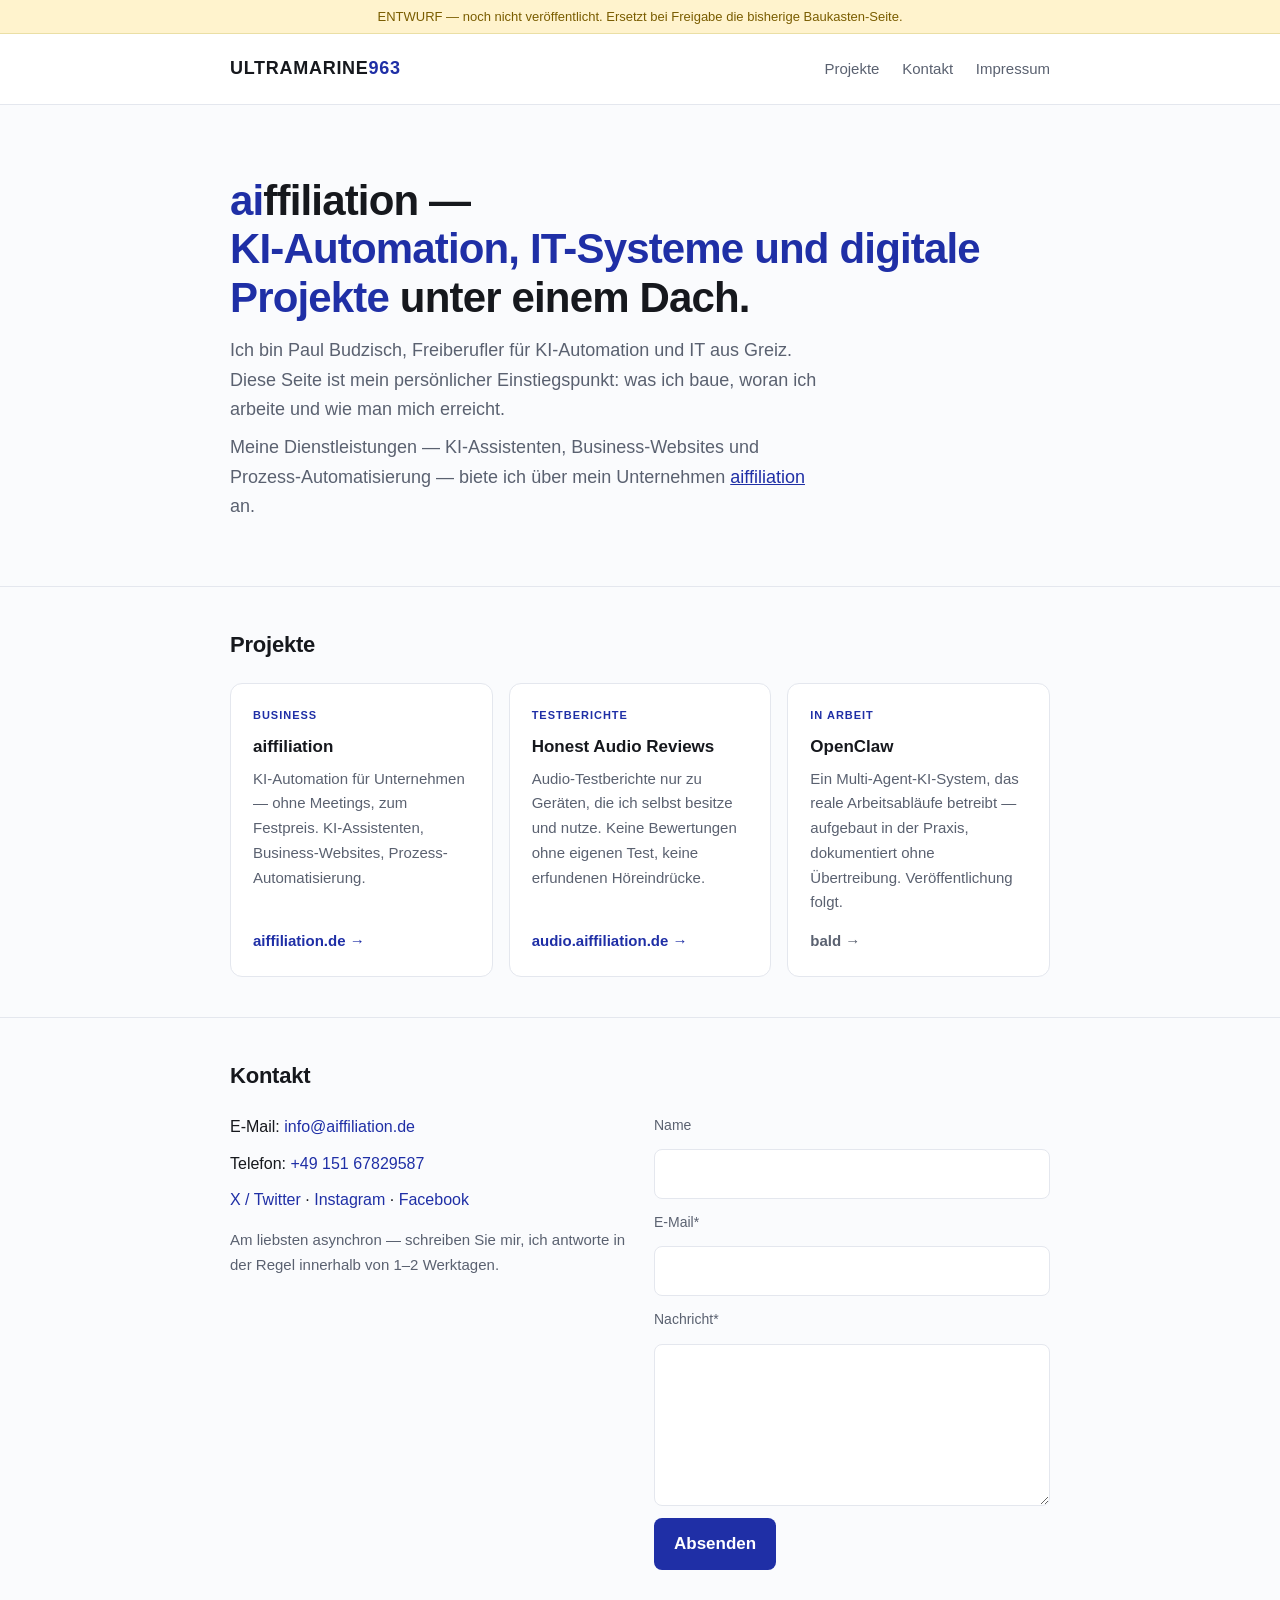
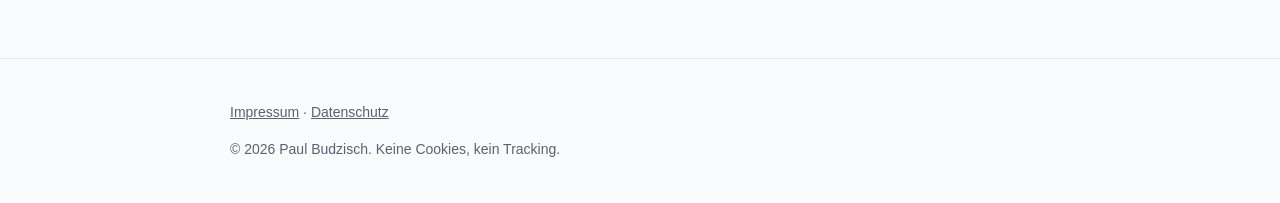
==== index.html @ 70ea291e "Wire real Formspree form (id mnnqkjyz) into contact form" ====
<!DOCTYPE html>
<html lang="de">
<head>
<meta charset="utf-8">
<meta name="viewport" content="width=device-width, initial-scale=1">
<title>Ultramarine963 — aiffiliation</title>
<meta name="description" content="Ultramarine963 — aiffiliation: KI-Automation, IT-Systeme und digitale Projekte aus Greiz.">
<link rel="canonical" href="https://ultramarine963.com/">
<link rel="icon" href="favicon.svg" type="image/svg+xml">
<link rel="stylesheet" href="style.css">
</head>
<body>
<div class="draft-ribbon">ENTWURF — noch nicht veröffentlicht. Ersetzt bei Freigabe die bisherige Baukasten-Seite.</div>
<header>
  <div class="wrap">
    <a class="mark" href="/">ULTRAMARINE<span>963</span></a>
    <nav>
      <a href="#projekte">Projekte</a>
      <a href="#kontakt">Kontakt</a>
      <a href="impressum.html">Impressum</a>
    </nav>
  </div>
</header>

<main>
  <section class="hero">
    <div class="wrap">
      <h1><span style="color:var(--ultra)">ai</span>ffiliation —<br><em>KI-Automation, IT-Systeme und digitale Projekte</em> unter einem Dach.</h1>
      <p>Ich bin Paul Budzisch, Freiberufler für KI-Automation und IT aus Greiz. Diese Seite ist mein
      persönlicher Einstiegspunkt: was ich baue, woran ich arbeite und wie man mich erreicht.</p>
      <p>Meine Dienstleistungen — KI-Assistenten, Business-Websites und Prozess-Automatisierung —
      biete ich über mein Unternehmen <a href="https://aiffiliation.de/" style="color:var(--ultra)">aiffiliation</a> an.</p>
    </div>
  </section>

  <section class="sect" id="projekte">
    <div class="wrap">
      <h2>Projekte</h2>
      <div class="cards">
        <div class="card">
          <span class="tag">Business</span>
          <h3>aiffiliation</h3>
          <p>KI-Automation für Unternehmen — ohne Meetings, zum Festpreis. KI-Assistenten,
          Business-Websites, Prozess-Automatisierung.</p>
          <a class="go" href="https://aiffiliation.de/">aiffiliation.de &rarr;</a>
        </div>
        <div class="card">
          <span class="tag">Testberichte</span>
          <h3>Honest Audio Reviews</h3>
          <p>Audio-Testberichte nur zu Geräten, die ich selbst besitze und nutze. Keine Bewertungen
          ohne eigenen Test, keine erfundenen Höreindrücke.</p>
          <a class="go" href="https://audio.aiffiliation.de/">audio.aiffiliation.de &rarr;</a>
        </div>
        <div class="card">
          <span class="tag">In Arbeit</span>
          <h3>OpenClaw</h3>
          <p>Ein Multi-Agent-KI-System, das reale Arbeitsabläufe betreibt — aufgebaut in der Praxis,
          dokumentiert ohne Übertreibung. Veröffentlichung folgt.</p>
          <span class="go" style="color:var(--muted)">bald &rarr;</span>
        </div>
      </div>
    </div>
  </section>

  <section class="sect" id="kontakt">
    <div class="wrap">
      <h2>Kontakt</h2>
      <div class="contact-grid">
        <div>
          <ul class="contact-list">
            <li>E-Mail: <a href="mailto:info@aiffiliation.de">info@aiffiliation.de</a></li>
            <li>Telefon: <a href="tel:+4915167829587">+49&nbsp;151&nbsp;67829587</a></li>
            <li><a href="https://twitter.com/Ultramarine_963" rel="noopener" target="_blank">X / Twitter</a> ·
                <a href="https://www.instagram.com/ultramarine963/" rel="noopener" target="_blank">Instagram</a> ·
                <a href="https://www.facebook.com/profile.php?id=100091274201355" rel="noopener" target="_blank">Facebook</a></li>
          </ul>
          <p style="color:var(--muted);font-size:15px">Am liebsten asynchron — schreiben Sie mir,
          ich antworte in der Regel innerhalb von 1–2 Werktagen.</p>
        </div>
        <form action="https://formspree.io/f/mnnqkjyz" method="POST">
          <label for="name">Name</label>
          <input id="name" name="name" type="text" autocomplete="name">
          <label for="email">E-Mail*</label>
          <input id="email" name="email" type="email" required autocomplete="email">
          <label for="message">Nachricht*</label>
          <textarea id="message" name="message" rows="5" required></textarea>
          <button type="submit">Absenden</button>
        </form>
      </div>
    </div>
  </section>
</main>

<footer>
  <div class="wrap">
    <p><a href="impressum.html">Impressum</a> · <a href="datenschutz.html">Datenschutz</a></p>
    <p>&copy; 2026 Paul Budzisch. Keine Cookies, kein Tracking.</p>
  </div>
</footer>
</body>
</html>
---- style.css ----
/* Ultramarine963 — personal portfolio. The name is a colour; use it.
   One small file, system fonts, no JS, mobile-first. */
:root{
  --ink:#16181d; --muted:#5a6170; --bg:#fafbfd; --card:#ffffff;
  --ultra:#1f2fa6; --ultra-deep:#121a6e; --line:#e4e7ee;
}
*{box-sizing:border-box}
html{scroll-behavior:smooth}
body{margin:0;background:var(--bg);color:var(--ink);
  font:17px/1.65 -apple-system,BlinkMacSystemFont,"Segoe UI",Roboto,sans-serif}
.wrap{max-width:860px;margin:0 auto;padding:0 20px}
.draft-ribbon{background:#fff3cd;color:#7a5d00;text-align:center;font-size:13px;
  padding:6px 16px;border-bottom:1px solid #eadfa5}
header{padding:20px 0;border-bottom:1px solid var(--line);background:var(--card)}
header .wrap{display:flex;justify-content:space-between;align-items:center;flex-wrap:wrap;gap:10px}
.mark{font-weight:800;letter-spacing:.04em;text-decoration:none;color:var(--ink);font-size:18px}
.mark span{color:var(--ultra)}
nav a{color:var(--muted);text-decoration:none;margin-left:18px;font-size:15px}
nav a:hover{color:var(--ultra)}
.hero{padding:72px 0 56px}
.hero h1{font-size:clamp(28px,5vw,42px);line-height:1.15;margin:0 0 14px;letter-spacing:-.02em}
.hero h1 em{font-style:normal;color:var(--ultra)}
.hero p{max-width:600px;color:var(--muted);margin:0 0 8px;font-size:18px}
.sect{padding:40px 0;border-top:1px solid var(--line)}
.sect h2{font-size:22px;margin:0 0 20px;letter-spacing:-.01em}
.cards{display:grid;gap:16px;grid-template-columns:repeat(auto-fit,minmax(240px,1fr))}
.card{background:var(--card);border:1px solid var(--line);border-radius:12px;padding:22px;
  display:flex;flex-direction:column}
.card h3{margin:0 0 6px;font-size:17px}
.card p{margin:0 0 14px;color:var(--muted);font-size:15px;flex:1}
.card .go{color:var(--ultra);font-weight:600;text-decoration:none;font-size:15px}
.card .go:hover{text-decoration:underline}
.tag{display:inline-block;font-size:11px;text-transform:uppercase;letter-spacing:.09em;
  color:var(--ultra);font-weight:700;margin-bottom:8px}
.contact-grid{display:grid;gap:28px;grid-template-columns:1fr;align-items:start}
@media(min-width:720px){.contact-grid{grid-template-columns:1fr 1fr}}
.contact-list{list-style:none;padding:0;margin:0;font-size:16px}
.contact-list li{margin:0 0 10px}
.contact-list a{color:var(--ultra);text-decoration:none}
.contact-list a:hover{text-decoration:underline}
form{display:flex;flex-direction:column;gap:12px}
label{font-size:14px;color:var(--muted)}
input,textarea{font:inherit;padding:10px 12px;border:1px solid var(--line);border-radius:8px;
  background:var(--card);width:100%}
input:focus,textarea:focus{outline:2px solid var(--ultra);outline-offset:1px;border-color:var(--ultra)}
button{font:inherit;font-weight:700;color:#fff;background:var(--ultra);border:0;border-radius:8px;
  padding:12px 20px;cursor:pointer;align-self:flex-start}
button:hover{background:var(--ultra-deep)}
footer{border-top:1px solid var(--line);margin-top:48px;padding:28px 0;color:var(--muted);font-size:14px}
footer a{color:var(--muted)}
footer a:hover{color:var(--ultra)}
.legal{padding:48px 0;max-width:720px}
.legal h1{font-size:28px}
.legal h2{font-size:19px;margin-top:28px}
.placeholder{background:#eef1fb;border:1px dashed var(--ultra);border-radius:8px;padding:14px 16px;
  color:var(--ultra-deep);font-size:15px}
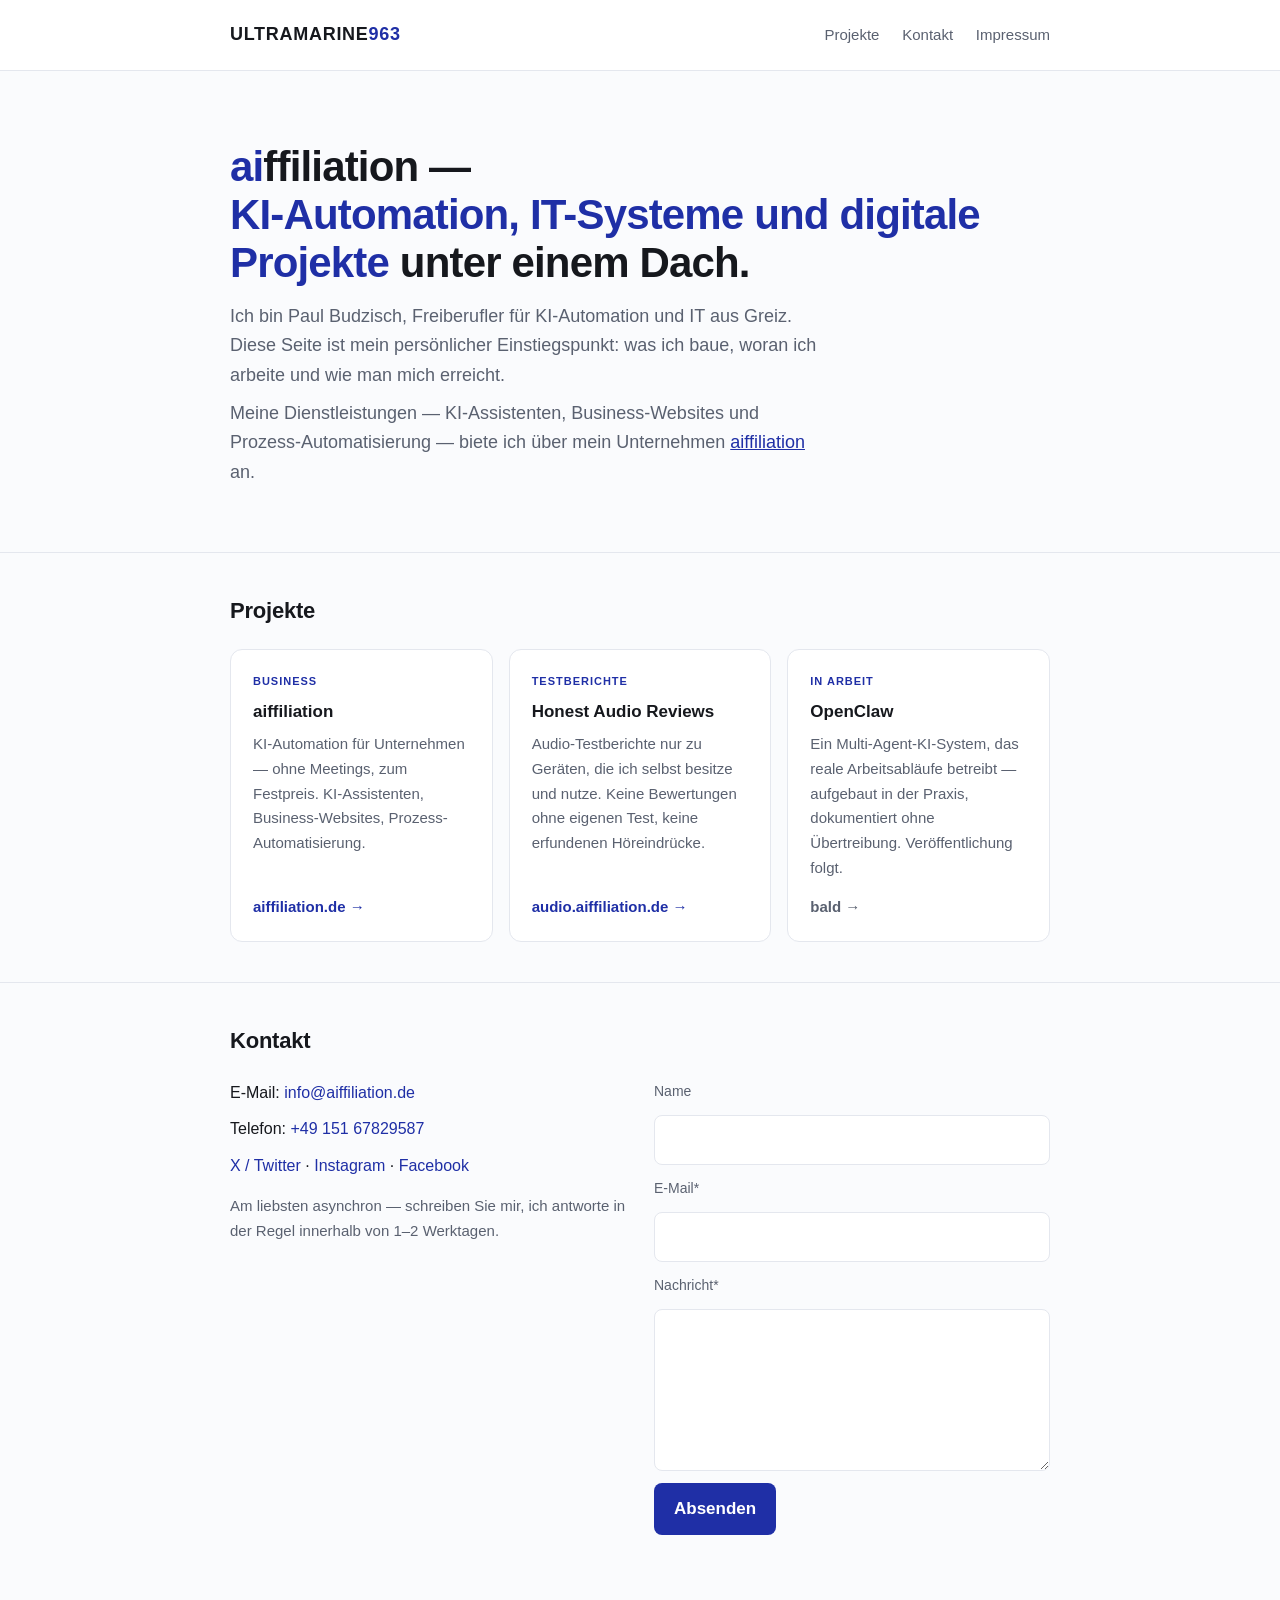
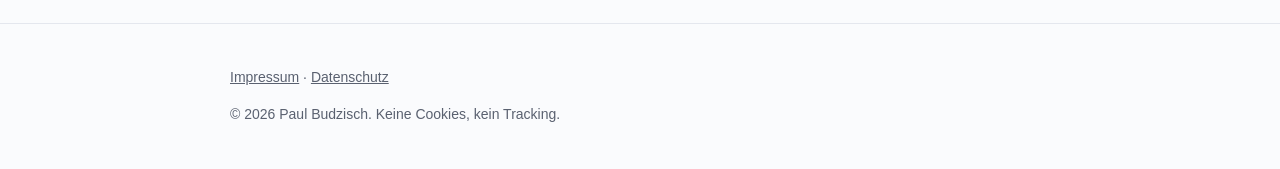
==== commit 5f362a7d: "Enable live contact form on production: insert Formspree form (mnnqkjyz), ship WITH-form datenschutz" ====
--- a/index.html
+++ b/index.html
@@ -10,7 +10,6 @@
 <link rel="stylesheet" href="style.css">
 </head>
 <body>
-<div class="draft-ribbon">ENTWURF — noch nicht veröffentlicht. Ersetzt bei Freigabe die bisherige Baukasten-Seite.</div>
 <header>
   <div class="wrap">
     <a class="mark" href="/">ULTRAMARINE<span>963</span></a>
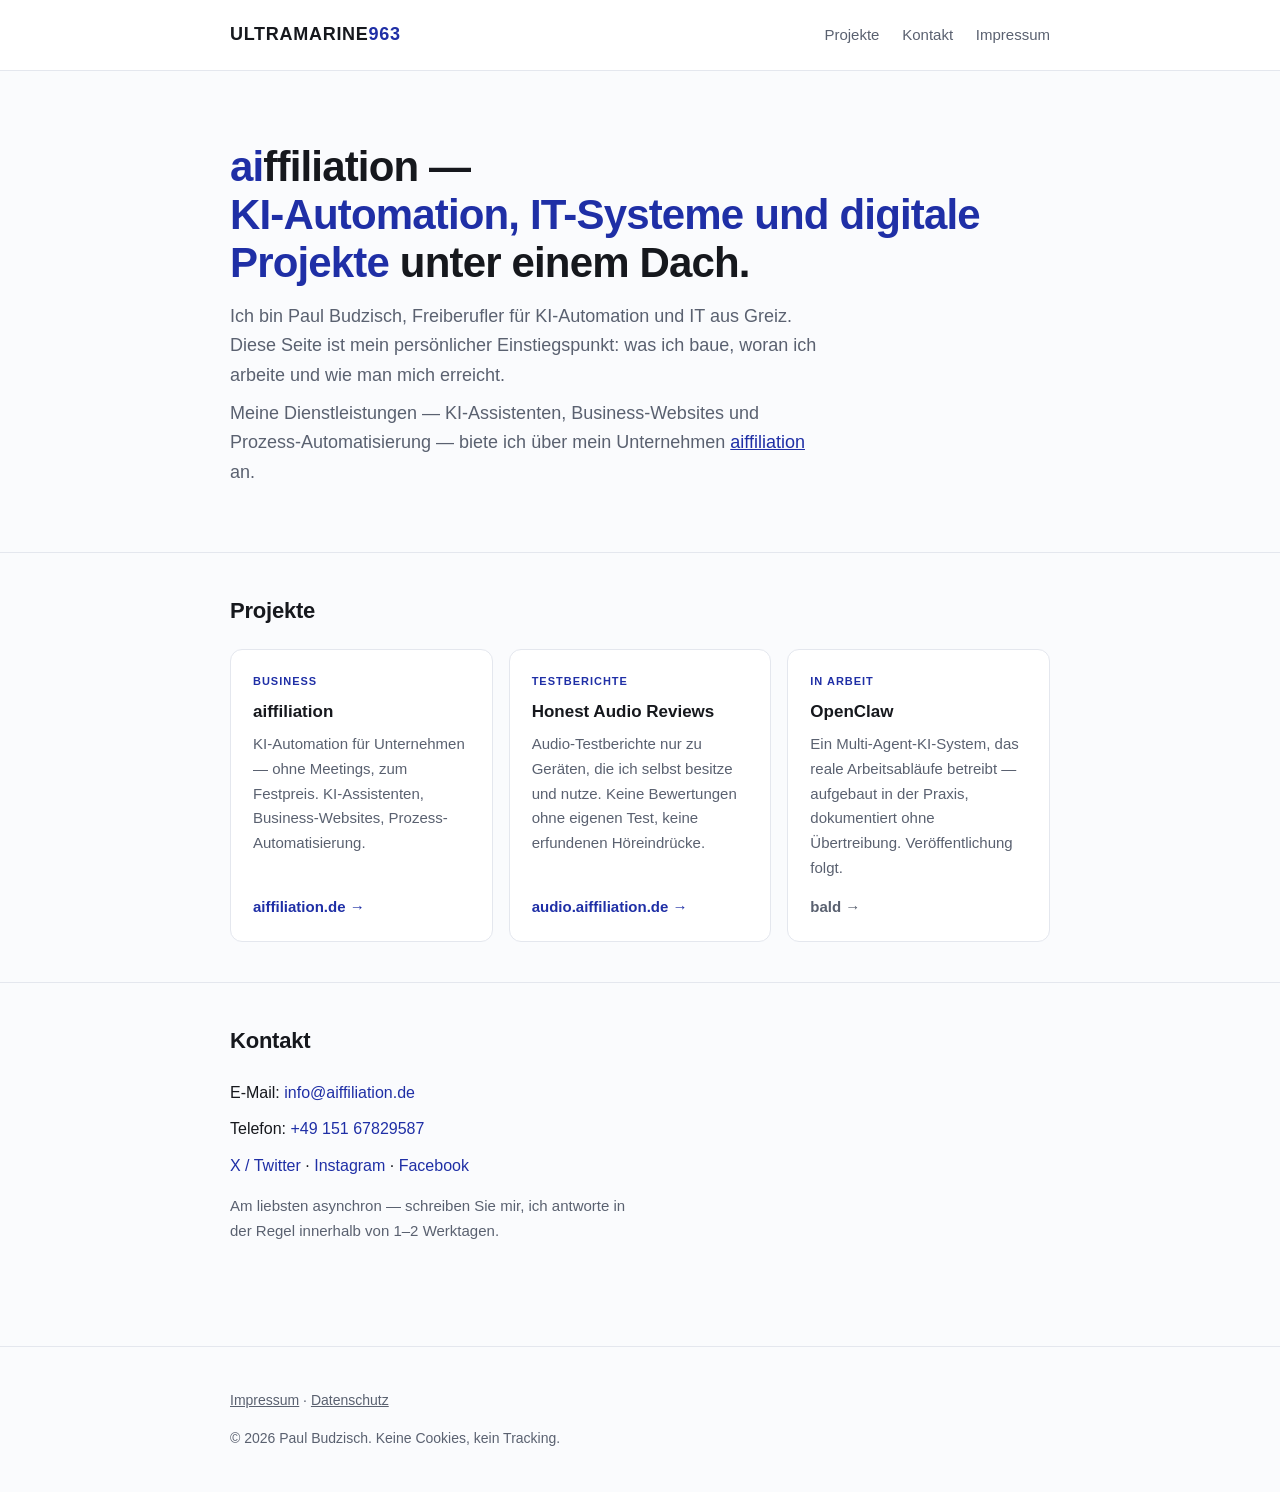
==== commit 76bccd4e: "Contact by email again: drop the Formspree form that no longer exists Formspree answers "Form not fo" ====
--- a/index.html
+++ b/index.html
@@ -76,15 +76,6 @@
           <p style="color:var(--muted);font-size:15px">Am liebsten asynchron — schreiben Sie mir,
           ich antworte in der Regel innerhalb von 1–2 Werktagen.</p>
         </div>
-        <form action="https://formspree.io/f/mnnqkjyz" method="POST">
-          <label for="name">Name</label>
-          <input id="name" name="name" type="text" autocomplete="name">
-          <label for="email">E-Mail*</label>
-          <input id="email" name="email" type="email" required autocomplete="email">
-          <label for="message">Nachricht*</label>
-          <textarea id="message" name="message" rows="5" required></textarea>
-          <button type="submit">Absenden</button>
-        </form>
       </div>
     </div>
   </section>
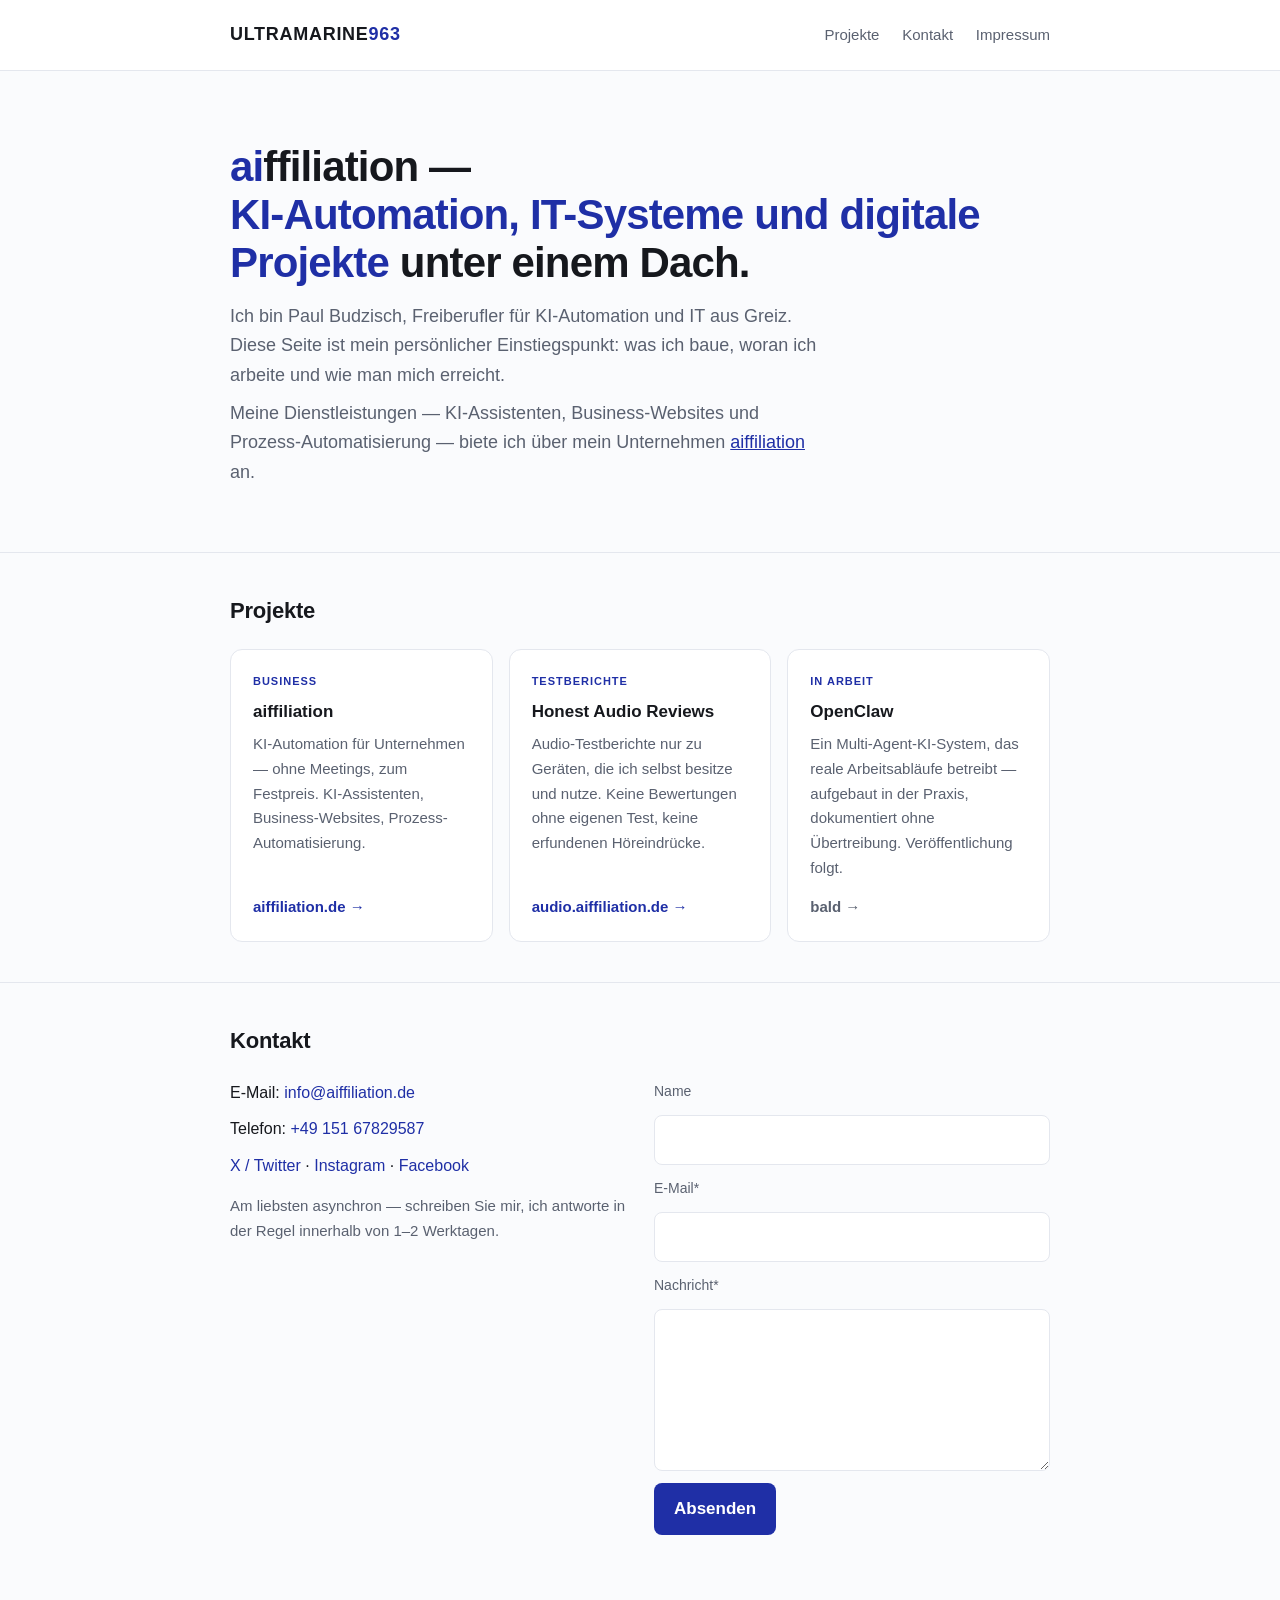
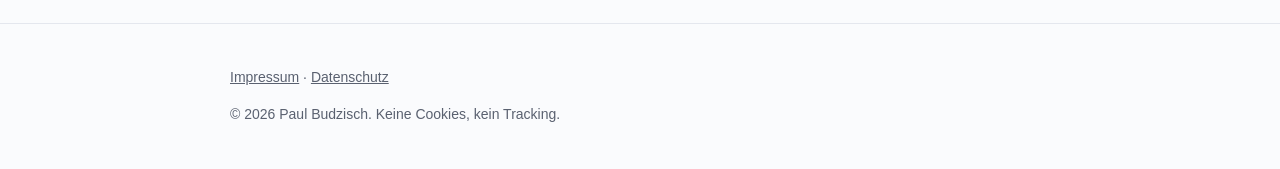
==== commit 0bc9bcfe: "Fix the contact form: mnnqkjyz was never a real form The contact form on ultramarine963.com has been" ====
--- a/index.html
+++ b/index.html
@@ -76,6 +76,15 @@
           <p style="color:var(--muted);font-size:15px">Am liebsten asynchron — schreiben Sie mir,
           ich antworte in der Regel innerhalb von 1–2 Werktagen.</p>
         </div>
+        <form action="https://formspree.io/f/xbgdapyn" method="POST">
+          <label for="name">Name</label>
+          <input id="name" name="name" type="text" autocomplete="name">
+          <label for="email">E-Mail*</label>
+          <input id="email" name="email" type="email" required autocomplete="email">
+          <label for="message">Nachricht*</label>
+          <textarea id="message" name="message" rows="5" required></textarea>
+          <button type="submit">Absenden</button>
+        </form>
       </div>
     </div>
   </section>
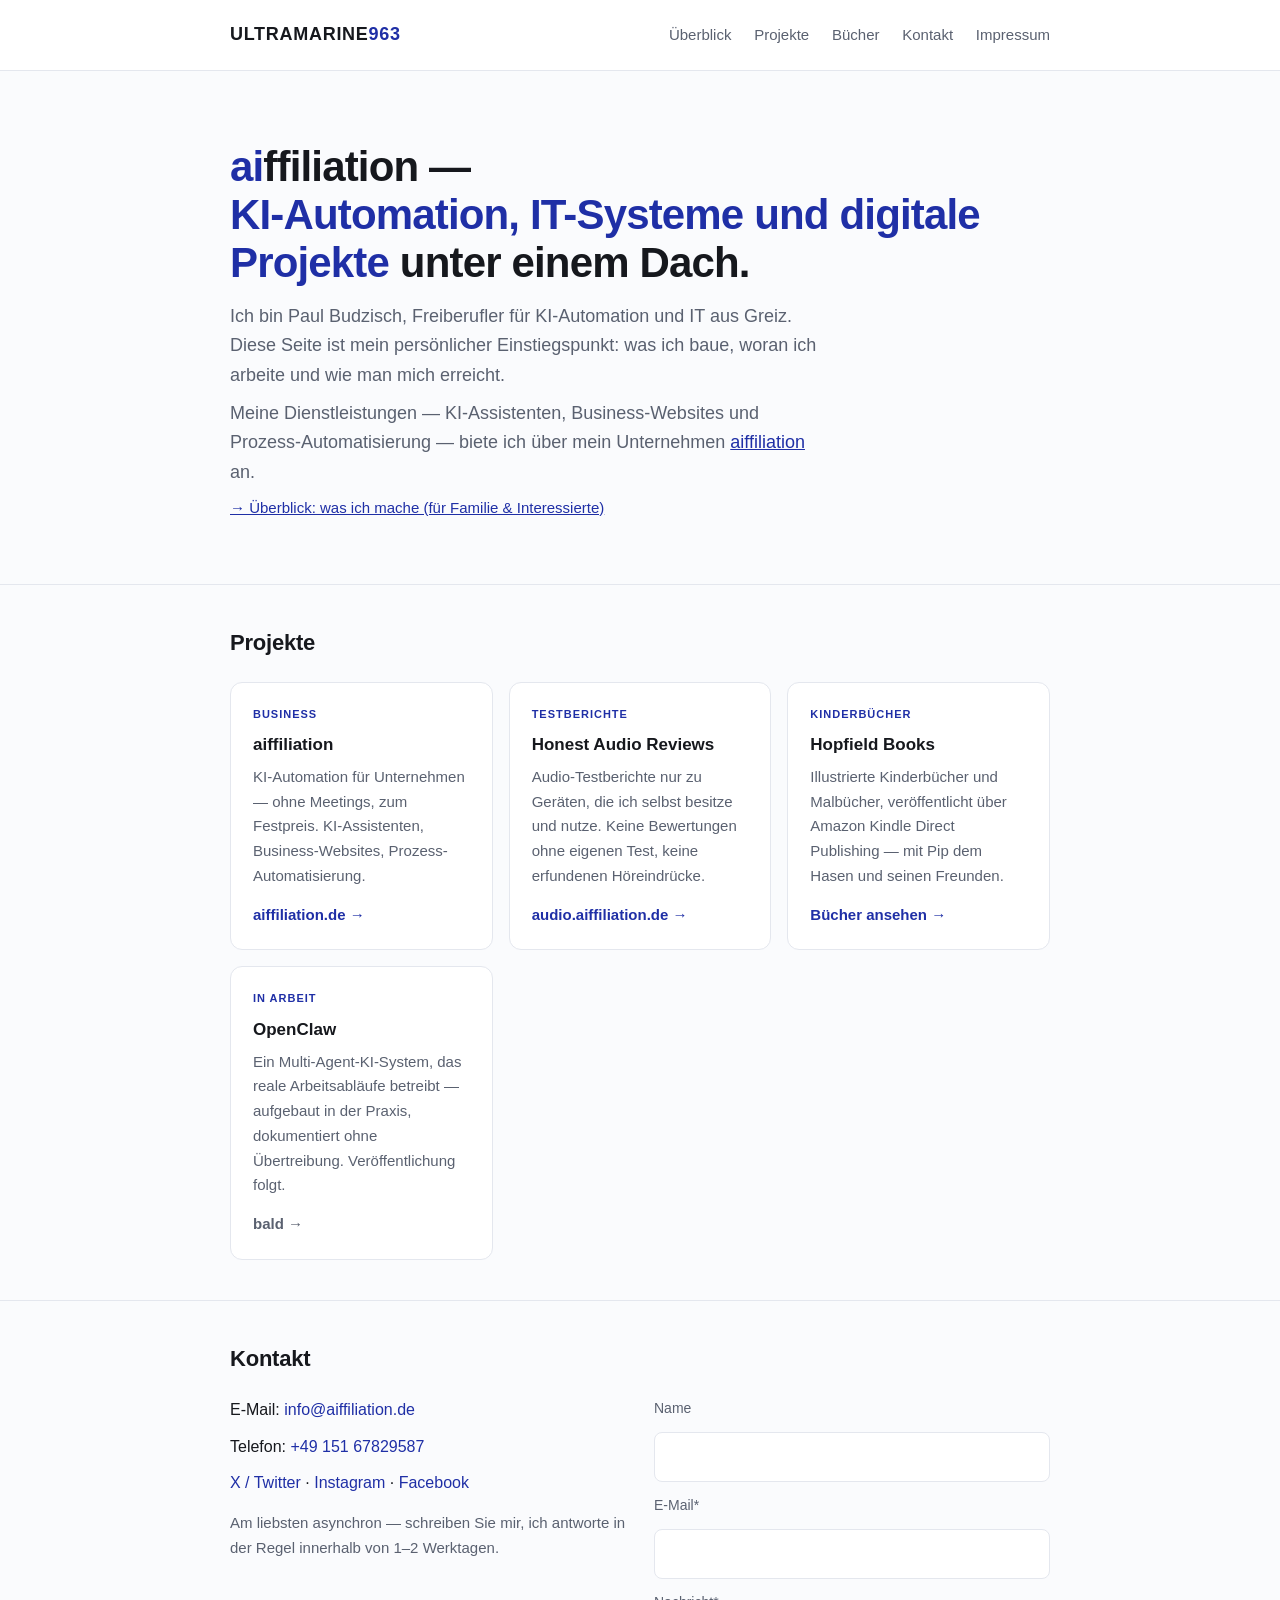
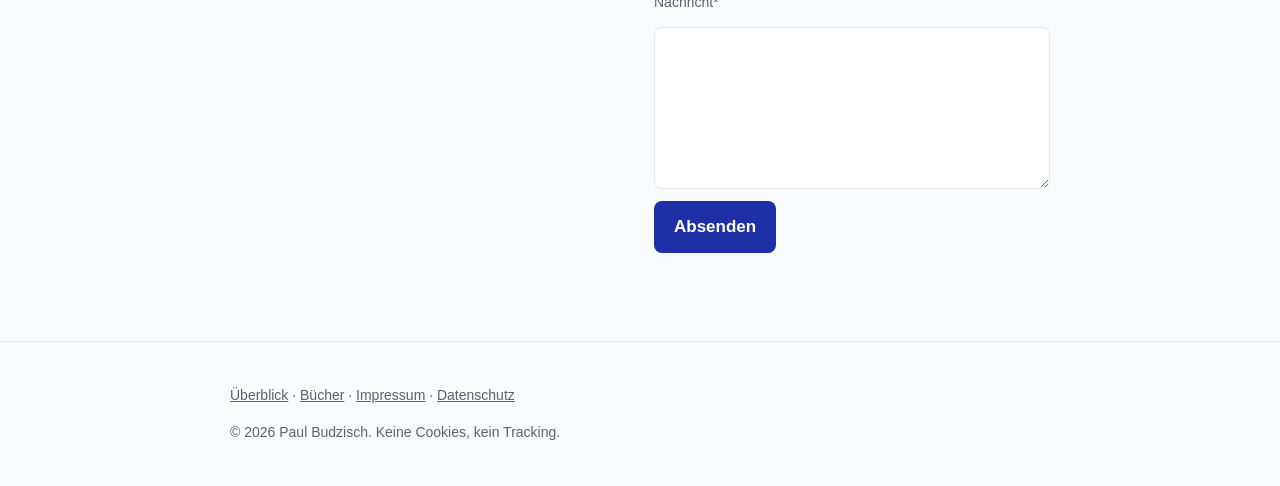
==== commit be3b5b10: "Add clean /family + /books links and homepage navigation Before: family.html and books.html were liv" ====
--- a/index.html
+++ b/index.html
@@ -14,7 +14,9 @@
   <div class="wrap">
     <a class="mark" href="/">ULTRAMARINE<span>963</span></a>
     <nav>
+      <a href="/family">Überblick</a>
       <a href="#projekte">Projekte</a>
+      <a href="/books">Bücher</a>
       <a href="#kontakt">Kontakt</a>
       <a href="impressum.html">Impressum</a>
     </nav>
@@ -29,6 +31,7 @@
       persönlicher Einstiegspunkt: was ich baue, woran ich arbeite und wie man mich erreicht.</p>
       <p>Meine Dienstleistungen — KI-Assistenten, Business-Websites und Prozess-Automatisierung —
       biete ich über mein Unternehmen <a href="https://aiffiliation.de/" style="color:var(--ultra)">aiffiliation</a> an.</p>
+      <p style="font-size:15px"><a href="/family" style="color:var(--ultra)">→ Überblick: was ich mache (für Familie &amp; Interessierte)</a></p>
     </div>
   </section>
 
@@ -49,6 +52,13 @@
           <p>Audio-Testberichte nur zu Geräten, die ich selbst besitze und nutze. Keine Bewertungen
           ohne eigenen Test, keine erfundenen Höreindrücke.</p>
           <a class="go" href="https://audio.aiffiliation.de/">audio.aiffiliation.de &rarr;</a>
+        </div>
+        <div class="card">
+          <span class="tag">Kinderbücher</span>
+          <h3>Hopfield Books</h3>
+          <p>Illustrierte Kinderbücher und Malbücher, veröffentlicht über Amazon Kindle Direct
+          Publishing — mit Pip dem Hasen und seinen Freunden.</p>
+          <a class="go" href="/books">Bücher ansehen &rarr;</a>
         </div>
         <div class="card">
           <span class="tag">In Arbeit</span>
@@ -92,7 +102,7 @@
 
 <footer>
   <div class="wrap">
-    <p><a href="impressum.html">Impressum</a> · <a href="datenschutz.html">Datenschutz</a></p>
+    <p><a href="/family">Überblick</a> · <a href="/books">Bücher</a> · <a href="impressum.html">Impressum</a> · <a href="datenschutz.html">Datenschutz</a></p>
     <p>&copy; 2026 Paul Budzisch. Keine Cookies, kein Tracking.</p>
   </div>
 </footer>
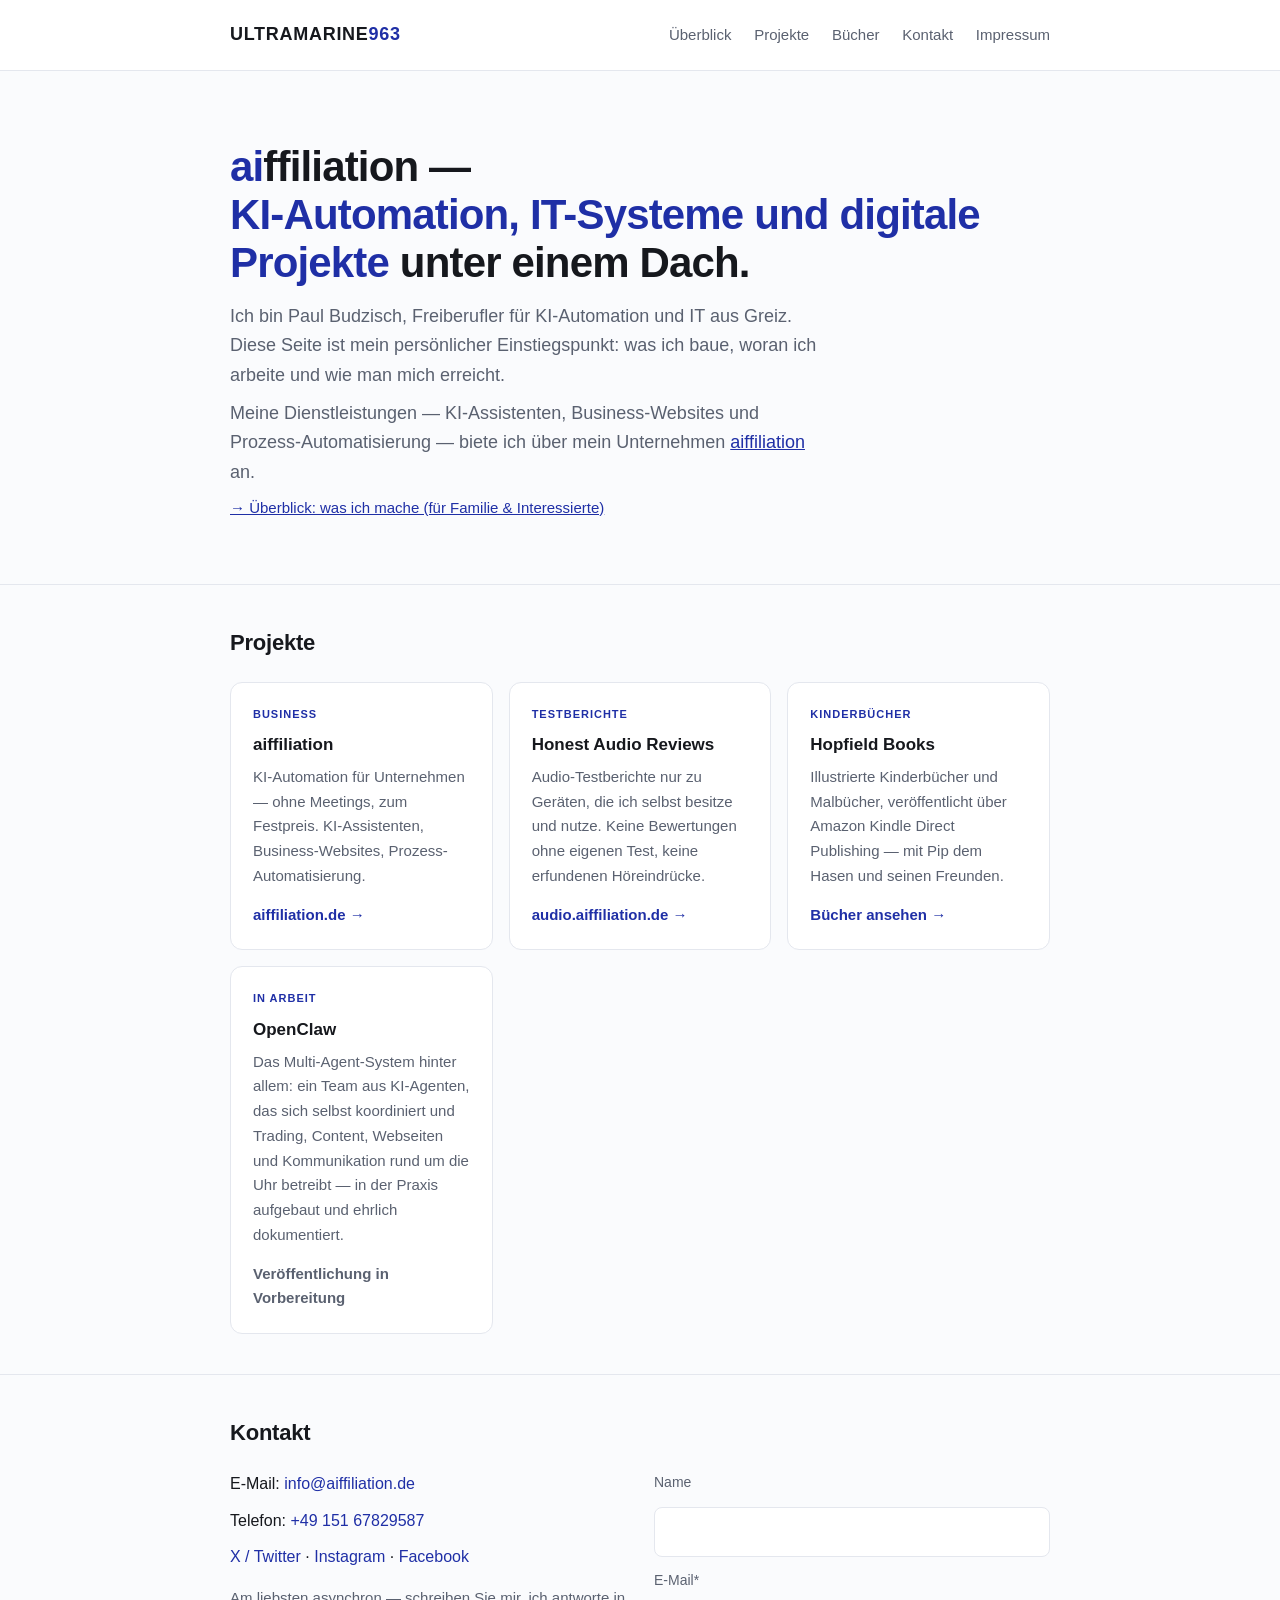
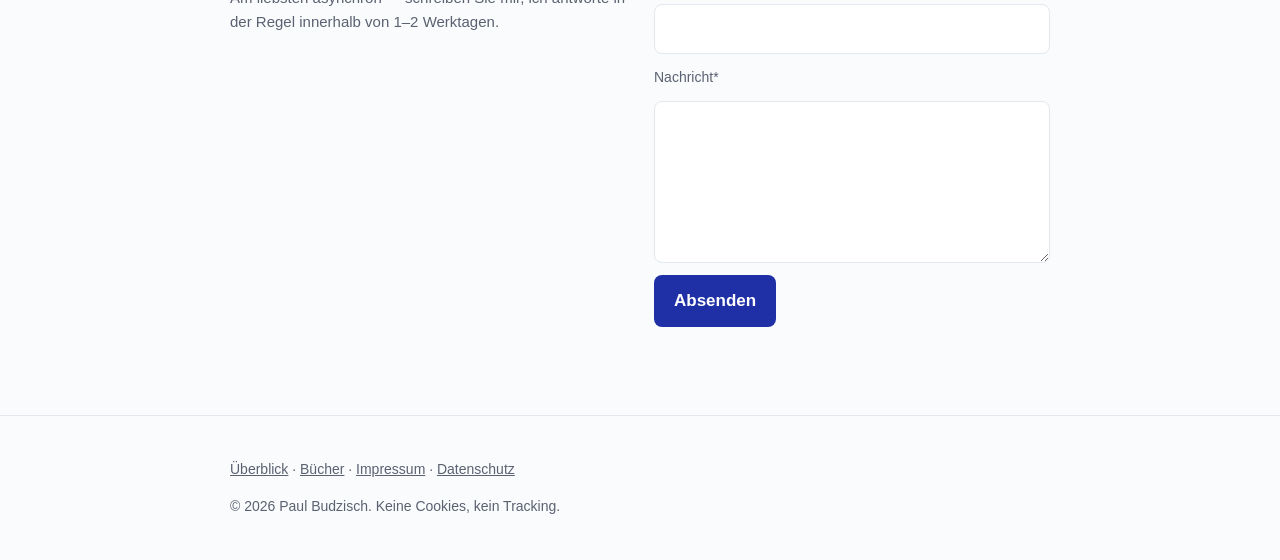
==== commit 048083a4: "index.html: finish the OpenClaw project card Replace the placeholder description and the dangling "b" ====
--- a/index.html
+++ b/index.html
@@ -63,9 +63,10 @@
         <div class="card">
           <span class="tag">In Arbeit</span>
           <h3>OpenClaw</h3>
-          <p>Ein Multi-Agent-KI-System, das reale Arbeitsabläufe betreibt — aufgebaut in der Praxis,
-          dokumentiert ohne Übertreibung. Veröffentlichung folgt.</p>
-          <span class="go" style="color:var(--muted)">bald &rarr;</span>
+          <p>Das Multi-Agent-System hinter allem: ein Team aus KI-Agenten, das sich selbst
+          koordiniert und Trading, Content, Webseiten und Kommunikation rund um die Uhr betreibt —
+          in der Praxis aufgebaut und ehrlich dokumentiert.</p>
+          <span class="go" style="color:var(--muted)">Veröffentlichung in Vorbereitung</span>
         </div>
       </div>
     </div>
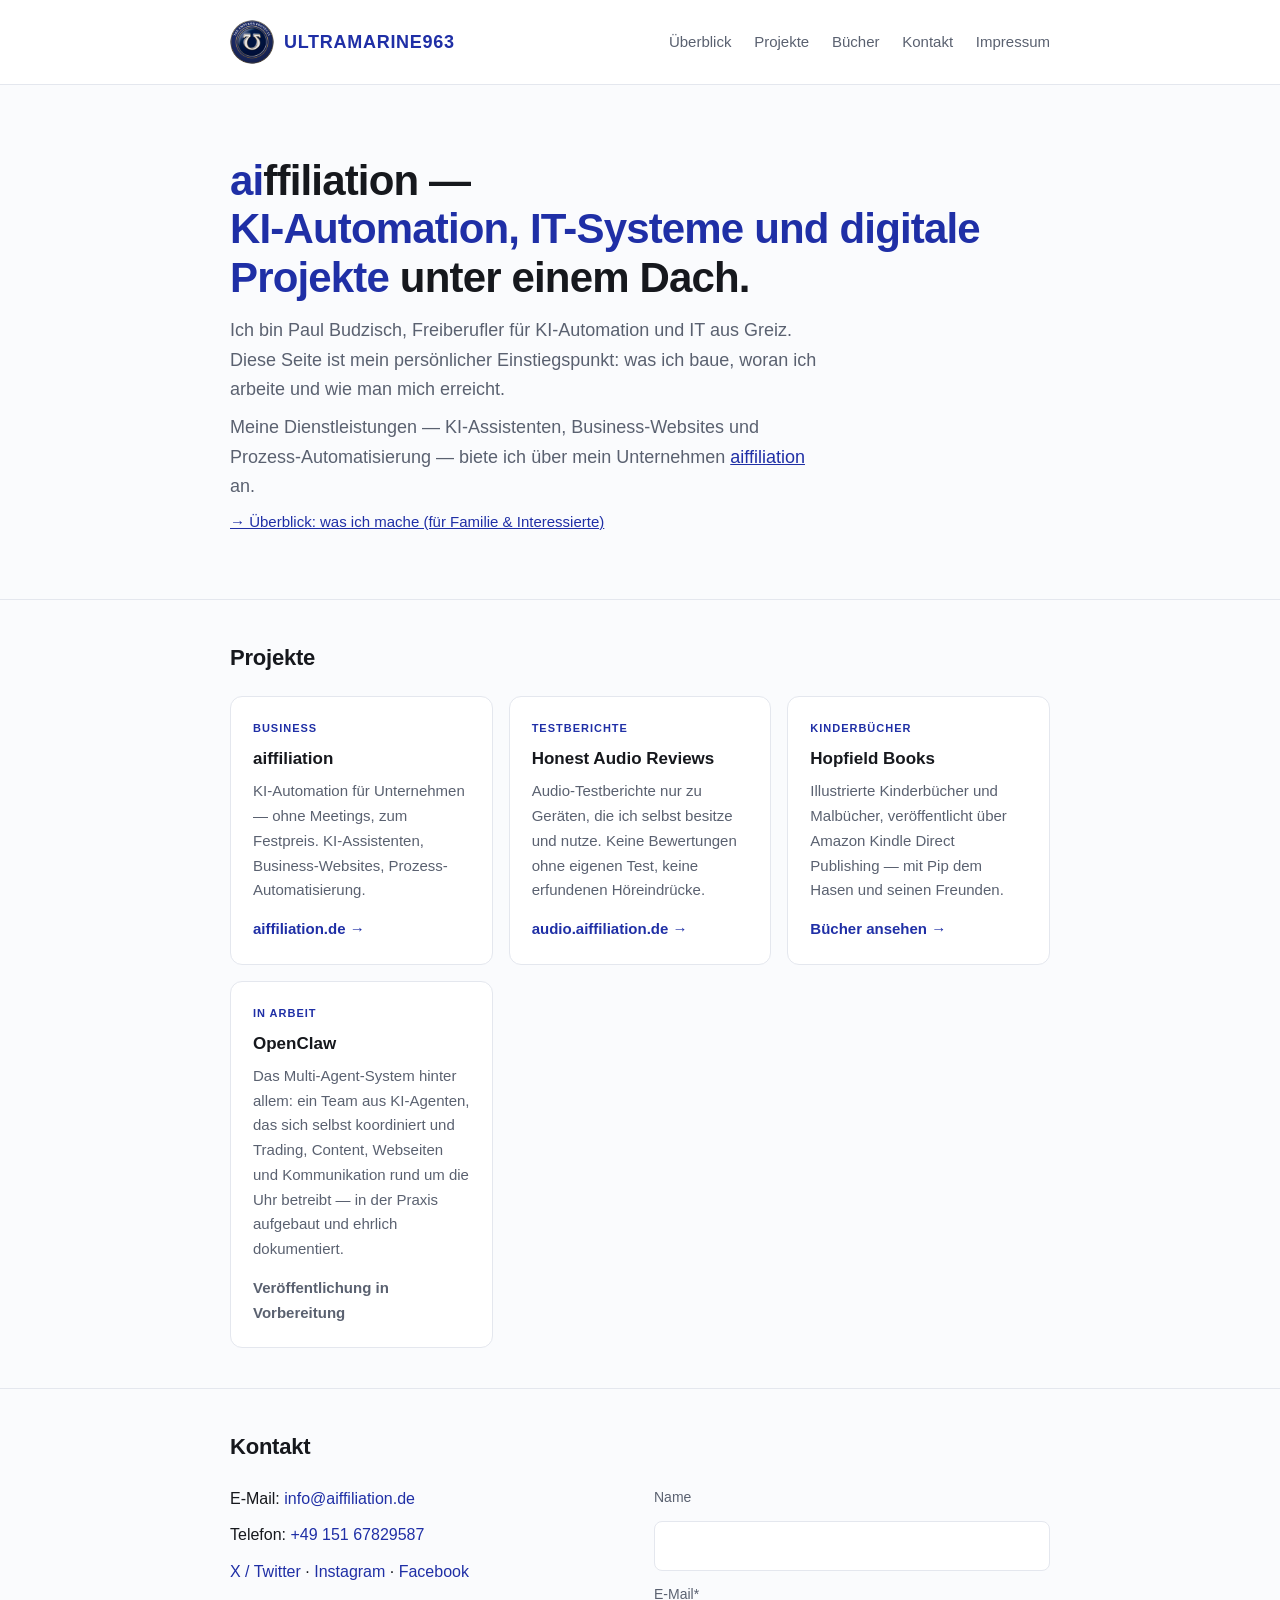
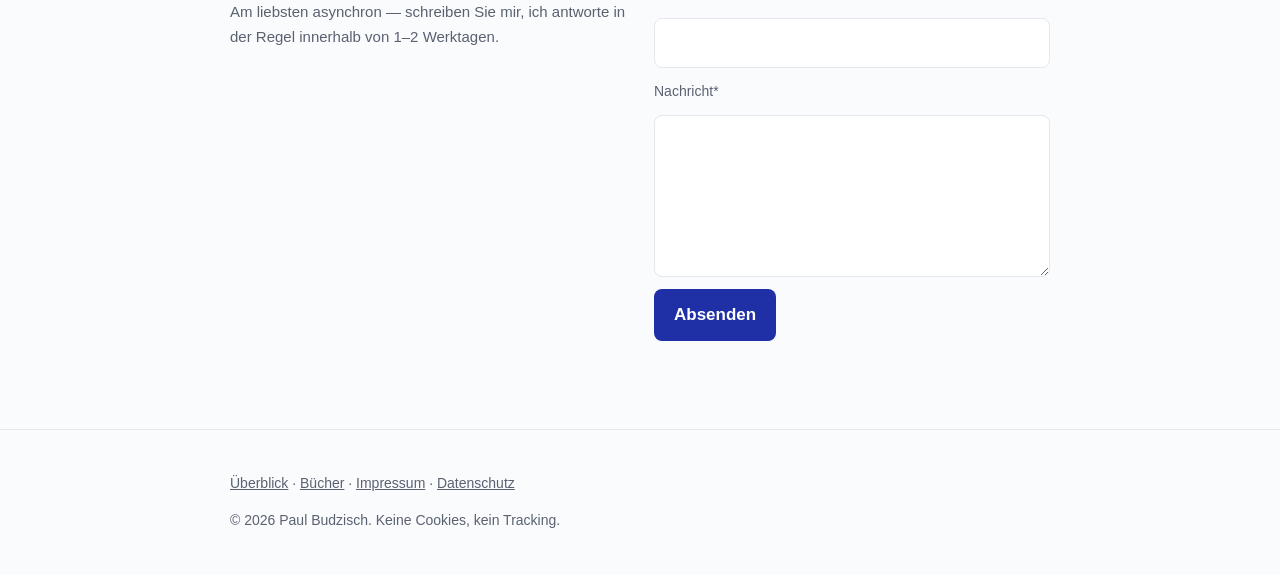
==== commit 292d51c1: "feat: official Ultramarine seal logo in header (approved 2026-10-21)" ====
--- a/index.html
+++ b/index.html
@@ -12,7 +12,7 @@
 <body>
 <header>
   <div class="wrap">
-    <a class="mark" href="/">ULTRAMARINE<span>963</span></a>
+    <a class="mark" href="/"><img class="seal" src="logo-official.png" alt="Ultramarine seal"><span class="mktxt">ULTRAMARINE<em>963</em></span></a>
     <nav>
       <a href="/family">Überblick</a>
       <a href="#projekte">Projekte</a>
--- a/style.css
+++ b/style.css
@@ -54,3 +54,7 @@
 .legal h2{font-size:19px;margin-top:28px}
 .placeholder{background:#eef1fb;border:1px dashed var(--ultra);border-radius:8px;padding:14px 16px;
   color:var(--ultra-deep);font-size:15px}
+
+a.mark .seal { width:44px; height:44px; border-radius:50%; object-fit:cover; margin-right:10px; vertical-align:middle; }
+a.mark .mktxt { display:inline-block; vertical-align:middle; line-height:1; }
+a.mark .mktxt em { font-style:normal; color:var(--ultra); }
